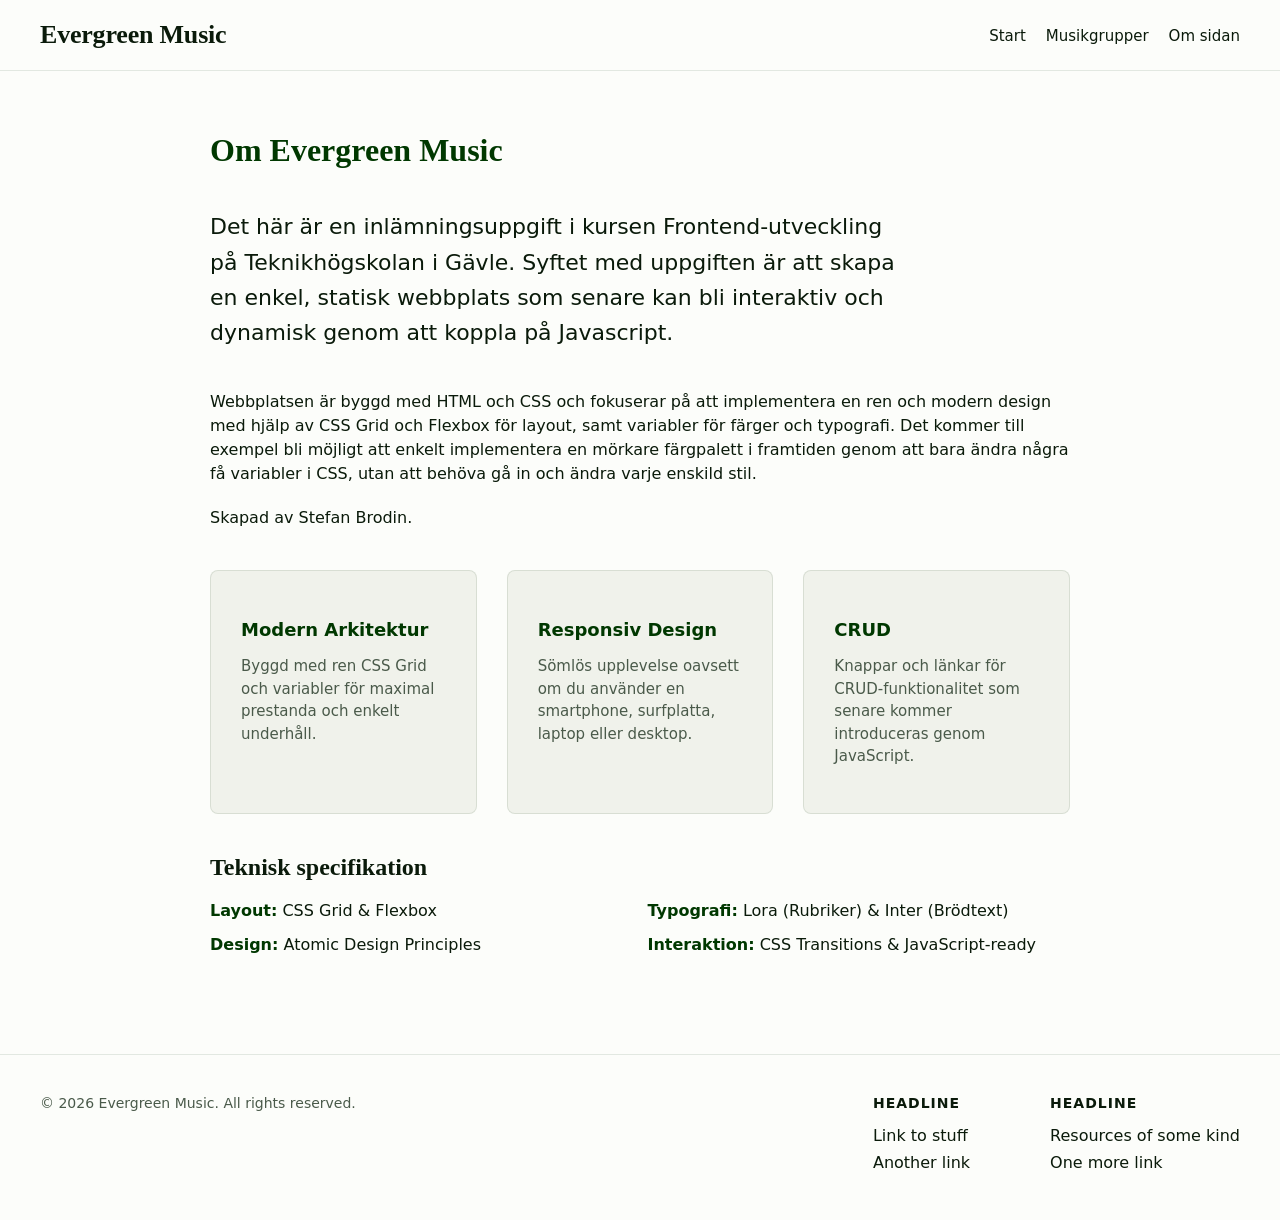
==== about.html @ 16aac0e1 "Added about.html and another font - Added about.html - Added about.css - Added another font for body" ====
<!DOCTYPE html>
<html lang="sv-SE">
<head>
    <meta charset="UTF-8">
    <meta name="viewport" content="width=device-width, initial-scale=1.0">
    <title>Om - Evergreen Music</title>
    <link rel="stylesheet" href="assets/css/global.css">
    <link rel="stylesheet" href="assets/css/about.css">
</head>
<body>

    <header class="site-header">
        <div class="header-container">
            <a href="index.html" class="logo">Evergreen Music</a>
            <nav class="main-nav">
                <ul>
                    <li><a href="index.html">Start</a></li>
                    <li><a href="listGroups.html">Musikgrupper</a></li>
                    <li><a href="about.html" class="active">Om sidan</a></li>
                </ul>
            </nav>
        </div>
    </header>

    <main class="main-content">
        <div class="about-container">
            <h1 class="page-title">Om Evergreen Music</h1>
            
            <section class="about-intro">
                <p class="lead-text">
                    Det här är en inlämningsuppgift i kursen Frontend-utveckling på Teknikhögskolan i Gävle. Syftet med uppgiften är att skapa en enkel, statisk webbplats 
                    som senare kan bli interaktiv och dynamisk genom att koppla på Javascript. 
                </p>
                <p class="body-text"> Webbplatsen är byggd med HTML och CSS och fokuserar på att implementera en ren och modern design med hjälp av CSS Grid och Flexbox för layout, samt 
                    variabler för färger och typografi. Det kommer till exempel bli möjligt att enkelt implementera en mörkare färgpalett i framtiden genom att bara ändra
                    några få variabler i CSS, utan att behöva gå in och ändra varje enskild stil.</p>
                <p class="body-text">Skapad av Stefan Brodin.</p>
            </section>

            <section class="highlights-grid">
                <div class="highlight-card">
                    <h3>Modern Arkitektur</h3>
                    <p>Byggd med ren CSS Grid och variabler för maximal prestanda och enkelt underhåll.</p>
                </div>
                <div class="highlight-card">
                    <h3>Responsiv Design</h3>
                    <p>Sömlös upplevelse oavsett om du använder en smartphone, surfplatta, laptop eller desktop.</p>
                </div>
                <div class="highlight-card">
                    <h3>CRUD</h3>
                    <p>Knappar och länkar för CRUD-funktionalitet som senare kommer introduceras genom JavaScript.</p>
                </div>
            </section>

            <section class="tech-section">
                <h2>Teknisk specifikation</h2>
                <ul class="tech-list">
                    <li><strong>Layout:</strong> CSS Grid & Flexbox</li>
                    <li><strong>Typografi:</strong> Lora (Rubriker) & Inter (Brödtext)</li>
                    <li><strong>Design:</strong> Atomic Design Principles</li>
                    <li><strong>Interaktion:</strong> CSS Transitions & JavaScript-ready</li>
                </ul>
            </section>
        </div>
    </main>

<footer class="site-footer">
        <div class="footer-container">
            <div class="copyright">
                &copy; 2026 Evergreen Music. All rights reserved.
            </div>
            
            <div class="footer-links">
                <div class="footer-column">
                    <h4>Headline</h4>
                    <ul>
                        <li><a href="#">Link to stuff</a></li>
                        <li><a href="#">Another link</a></li>
                    </ul>
                </div>
                <div class="footer-column">
                    <h4>Headline</h4>
                    <ul>
                        <li><a href="#">Resources of some kind</a></li>
                        <li><a href="#">One more link</a></li>
                    </ul>
                </div>
            </div>
        </div>
    </footer>

</body>
</html>
---- assets/css/global.css ----
/* Global CSS Variables for consistent theming and spacing across the entire website. */

/* Fonts are variable, allowing for a wide range of weights without needing multiple font files. This can help with performance and flexibility in design. */
/* Article about it here: https://web.dev/articles/variable-fonts */

/* Lora - For Brand/Logo and Headings */
@font-face {
  font-family: 'Lora';
  src: url('../fonts/Lora-VariableFont_wght.ttf') format('truetype-variations');
  font-weight: 100 900; /* Allows any weight between 100 and 900. Not locked to the standard 400 (normal) or 700 (bold) */
  font-style: normal;
}

/* Inter - For Body text and Interface */
@font-face {
  font-family: 'Inter';
  src: url('../fonts/Inter-VariableFont_opsz,wght.ttf') format('truetype-variations');
  font-weight: 100 900;
  font-style: normal;
}

:root {
  /* Moving away from fixed pixel sizes to relative units in order to create a more flexible and accessible design. 1rem to 10px (62.5% of browser default 16px) */
  font-size: 62.5%;

  /* Color Palette */
  /* These variables can be easily updated to change the look and feel of the site without needing to modify individual styles. */
  /* Will also make it possible to implement a dark mode in the future by simply overriding these variables with darker values */
  --bg-main: #fcfdfa;
  --bg-alt: #f0f2eb; /* Consistent secondary background color, for use in boxes and cards, zebra stripes, etc. */
  --text-main: #0a1a0a;
  --text-muted: #4a5a4a;
  --brand-primary: #003800;
  --border-color: rgba(0, 56, 0, 0.1); /* Subtle green-tinted line that separates header and footer from the main content */
  
  --spacing-std: 2.0rem;
  --max-width: 120.0rem;

  --radius: 0.8rem; /* Sets a consistent corner radius for the whole site */

  --font-brand: 'Lora', serif; /* A variable for the brand/logo font, and headings, making it easy to change the logo font across the entire site by just updating this variable */
  --font-main: 'Inter', system-ui, sans-serif; /* Added Inter as the main font variable. Use for body text and interface elements. If not available, fallback to system UI fonts */
}

/* Basic Reset of * (ALL elements) to ensure consistent styling across browsers by overwriting their respective original standard behaviour */
* {
  box-sizing: border-box;
}

body {
  margin: 0;
  padding: 0;
  background-color: var(--bg-main);
  color: var(--text-main);
  /* Setting default body text to 1.6rem (16px) */
  font-size: 1.6rem;
  font-family: 'Segoe UI', system-ui, sans-serif;
  
  /* Sticky footer layout using CSS Grid. The footer will stick to the bottom of the viewport 
      even if there isn't enough content in the main content area */
  display: grid;
  grid-template-rows: auto 1fr auto;
  min-height: 100vh;
}

/*** Link Styles (General) ***/

/* Default link styling for the entire site to ensure they follow the color palette and are easily identifiable */
a {
  color: var(--brand-primary);
  text-decoration: underline;
  text-decoration-thickness: 0.1rem;
  text-underline-offset: 0.2rem;
  transition: opacity 0.2s, color 0.2s;
}

a:hover {
  opacity: 0.8;
}

/*** Header Styles  ***/
.site-header {
  border-bottom: 0.1rem solid var(--border-color);
  padding: var(--spacing-std);
}

.header-container {
  max-width: var(--max-width);
  margin: 0 auto;
  display: flex;
  justify-content: space-between;
  align-items: center;
}

/* Specific styling for the Logo to override general link styles */
.logo {
  font-family: var(--font-brand);
  font-weight: 650; /* Variable font = not locked to the standard weights like "normal" (400) or "bold" (700), it can be any value between 100 and 900! */
  font-size: 2.6rem;
  letter-spacing: -0.02rem;
  color: var(--brand-primary);
  text-decoration: none; /* No underline for the brand identity */
}

.site-header .logo:hover {
  text-decoration: none !important; /* !important overrides the default underline */
  opacity: 0.9;
}

/* Removing default underlines for links in header and footer for a cleaner UI */
.site-header a,
.site-footer a {
  text-decoration: none;
  color: var(--text-main);
}

.site-header a:hover,
.site-footer a:hover {
  text-decoration: underline;
  opacity: 1; /* Favor underline over opacity change in these areas */
}

.main-nav ul {
  list-style: none;
  margin: 0;
  padding: 0;
  display: flex;
  gap: 2.0rem;
}

.main-nav a {
  /* Inherits text-decoration: none from .site-header a */
  color: var(--text-main);
  font-size: 1.5rem;
  transition: opacity 0.2s;
}

.main-nav a:hover {
  opacity: 0.8;
}

/*** Main Content Area  ***/
.main-content {
  max-width: var(--max-width);
  margin: 0 auto;
  padding: 4.0rem var(--spacing-std);
  width: 100%;
}

/*** Footer Styles  ***/
.site-footer {
  border-top: 0.1rem solid var(--border-color);
  padding: 4.0rem var(--spacing-std);
}

.footer-container {
  max-width: var(--max-width);
  margin: 0 auto;
  display: flex; /* Changed from grid to flex for better side-by-side control */
  justify-content: space-between;
  align-items: flex-start;
  gap: 3.0rem;
}

.copyright {
  color: var(--text-muted);
  font-size: 1.4rem;
  flex: 1; /* Allows copyright to stay on the left */
}

.footer-links {
  display: flex;
  gap: 8.0rem; /* Increased gap between columns for better breathing room */
}

.footer-column h4 {
  margin-top: 0;
  margin-bottom: 1.5rem;
  font-size: 1.4rem;
  text-transform: uppercase;
  letter-spacing: 0.1rem;
}

.footer-column ul {
  list-style: none;
  padding: 0;
  margin: 0;
}

.footer-column li {
  margin-bottom: 0.8rem;
}

/*** Global Responsive Logic ***/

/* Tablet and below */
@media (max-width: 76.8rem) {
    :root {
        --spacing-std: 1.5rem; /* Slightly tighter spacing */
    }
}

/* Mobile only */
@media (max-width: 48.0rem) {
  .header-container {
    flex-direction: column;
    gap: 1.5rem;
    text-align: center;
  }

  /* ADD THIS: Forces footer content to stack and center on small screens */
  .footer-container {
    flex-direction: column;
    align-items: center;
    text-align: center;
  }

  .footer-links {
    flex-direction: column; /* Optional: Stack columns on top of each other on mobile */
    gap: 3.0rem;
  }
}
---- assets/css/about.css ----
/* Container for the about content, matching the 90.0rem width */
.about-container {
    max-width: 90.0rem;
    margin: 0 auto;
    padding: 0 2.0rem;
}

.page-title {
    margin-bottom: 4.0rem;
    color: var(--brand-primary);
    font-family: var(--font-brand);
}

.lead-text {
    font-size: 2.2rem;
    line-height: 1.6;
    color: var(--text-main);
    margin-bottom: 4.0rem;
    max-width: 70.0rem;
}

.body-text {
    font-size: 1.6rem;
    line-height: 1.5;
    color: var(--text-main);
    margin-bottom: 2.0rem;
}

/* A 3-column grid for highlighting features */
.highlights-grid {
    display: grid;
    grid-template-columns: repeat(3, 1fr);
    gap: 3.0rem;
    margin-top: 4.0rem;
    margin-bottom: 4.0rem;
}

.highlight-card {
    background-color: var(--bg-alt);
    padding: 3.0rem;
    border-radius: var(--radius);
    border: 0.1rem solid var(--border-color);
}

.highlight-card h3 {
    color: var(--brand-primary);
    margin-bottom: 1.5rem;
    font-size: 1.8rem;
}

.highlight-card p {
    font-size: 1.5rem;
    line-height: 1.5;
    color: var(--text-muted);
}

/* Tech specs section */
.tech-section {
    /* border-top: 0.1rem solid var(--border-color);*/
    /*padding-top: 2.0rem;*/
    margin-bottom: 6.0rem;
}

.tech-section h2 {
    font-family: var(--font-brand);
    margin-bottom: 2.0rem;
}

.tech-list {
    list-style: none;
    padding: 0;
    display: grid;
    grid-template-columns: 1fr 1fr;
    gap: 1.5rem;
}

.tech-list li {
    font-size: 1.6rem;
}

.tech-list strong {
    color: var(--brand-primary);
    font-weight: 600;
}

/* Mobile adjustments */
@media (max-width: 48.0rem) {
    .page-title, .lead-text {
        text-align: center;
    }

    .highlights-grid {
        grid-template-columns: 1fr;
    }

    .tech-list {
        grid-template-columns: 1fr;
    }
}
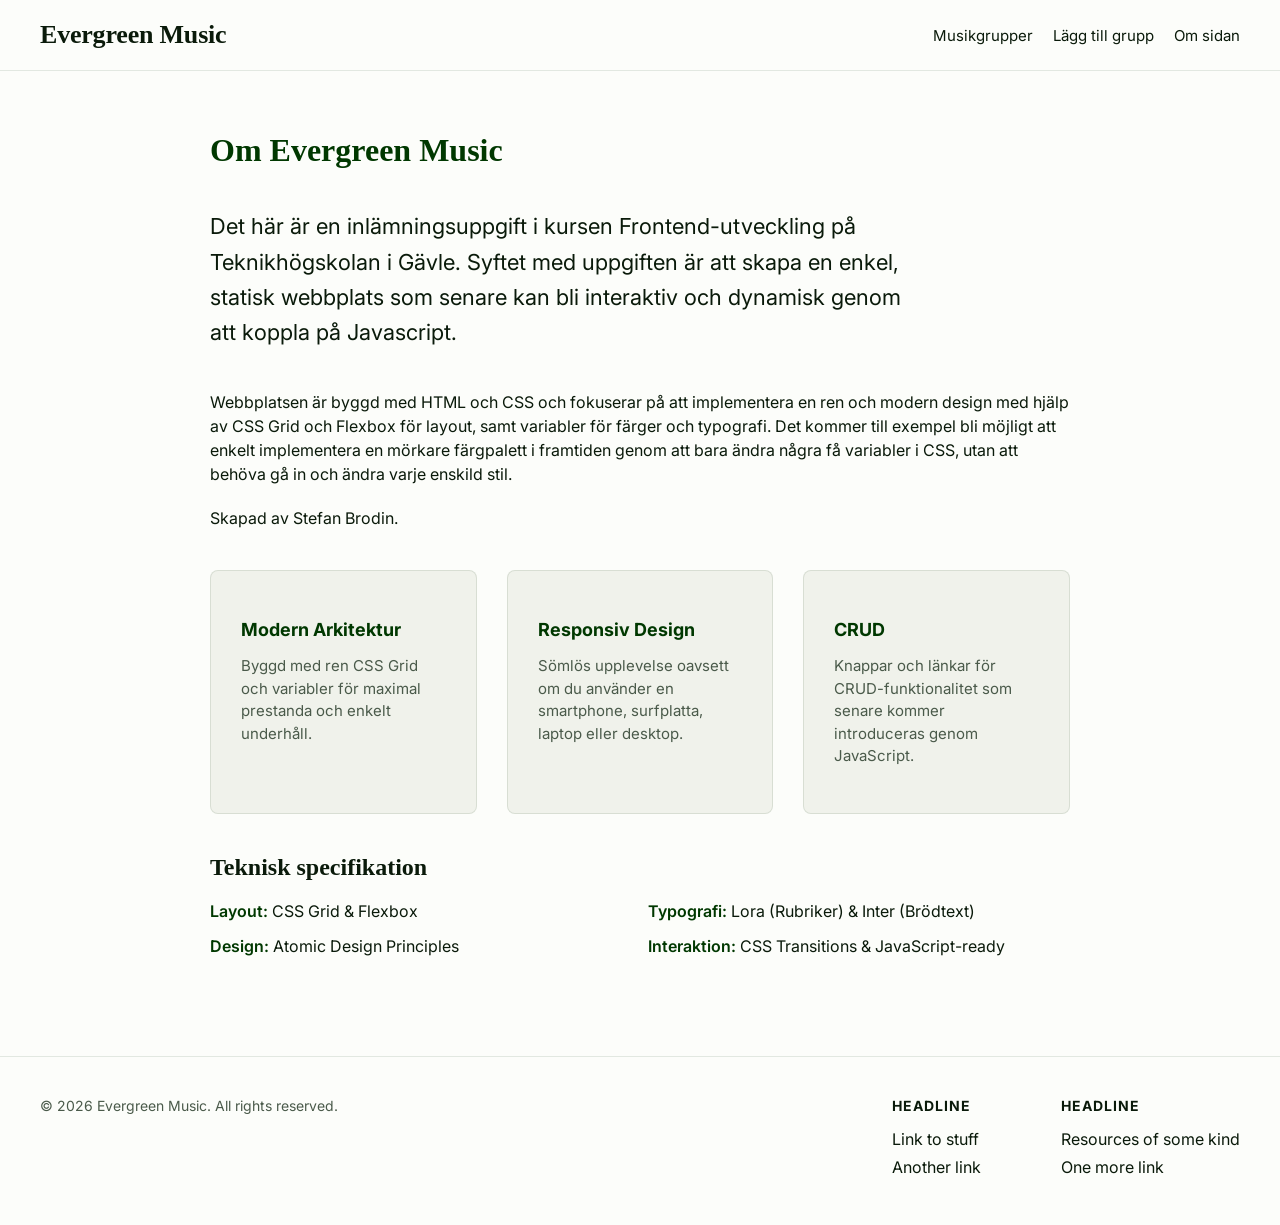
==== commit c1d2bf55: "Rearranged the site hierarchy slightly The original thought was to use index.html as a landingpage/s" ====
--- a/about.html
+++ b/about.html
@@ -14,9 +14,9 @@
             <a href="index.html" class="logo">Evergreen Music</a>
             <nav class="main-nav">
                 <ul>
-                    <li><a href="index.html">Start</a></li>
-                    <li><a href="listGroups.html">Musikgrupper</a></li>
-                    <li><a href="about.html" class="active">Om sidan</a></li>
+                    <li><a href="index.html">Musikgrupper</a></li>
+                    <li><a href="addGroup.html">Lägg till grupp</a></li>
+                    <li><a href="about.html">Om sidan</a></li>
                 </ul>
             </nav>
         </div>
--- a/assets/css/global.css
+++ b/assets/css/global.css
@@ -54,7 +54,7 @@
   color: var(--text-main);
   /* Setting default body text to 1.6rem (16px) */
   font-size: 1.6rem;
-  font-family: 'Segoe UI', system-ui, sans-serif;
+  font-family: var(--font-main);
   
   /* Sticky footer layout using CSS Grid. The footer will stick to the bottom of the viewport 
       even if there isn't enough content in the main content area */
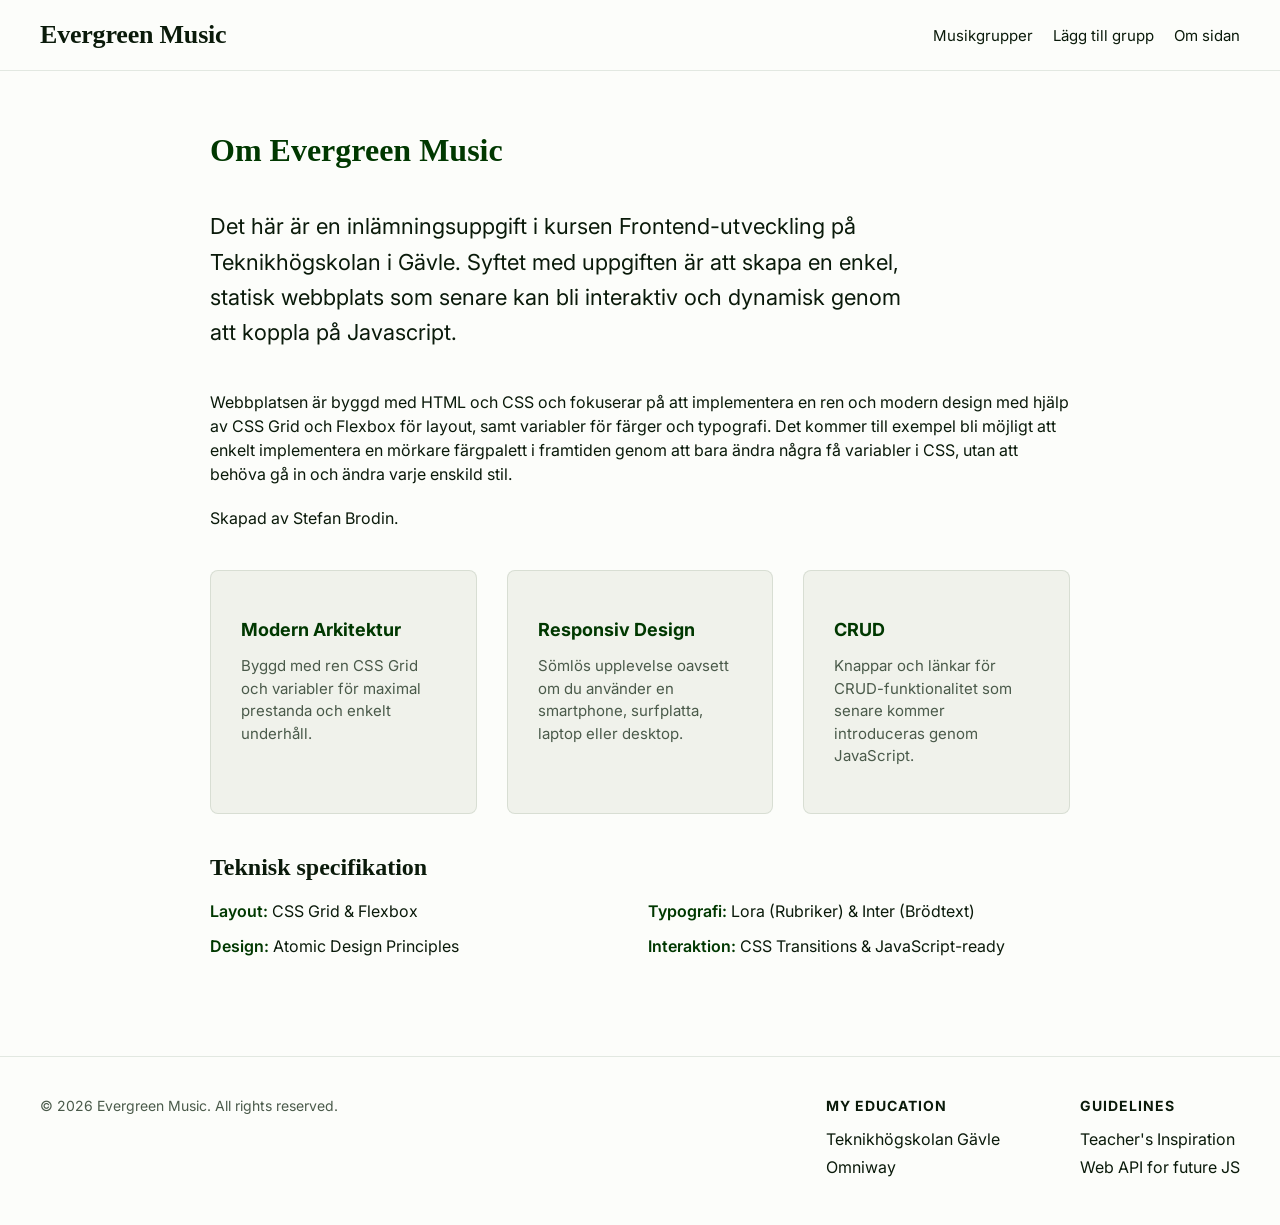
==== commit 2257a478: "SEO-friendly URL naming of HTML and CSS Renamed all files to follow SEO-friendly URL naming conventi" ====
--- a/about.html
+++ b/about.html
@@ -1,4 +1,4 @@
-<!DOCTYPE html>
+<!DOCTYPE html> 
 <html lang="sv-SE">
 <head>
     <meta charset="UTF-8">
@@ -15,7 +15,7 @@
             <nav class="main-nav">
                 <ul>
                     <li><a href="index.html">Musikgrupper</a></li>
-                    <li><a href="addGroup.html">Lägg till grupp</a></li>
+                    <li><a href="add-group.html">Lägg till grupp</a></li>
                     <li><a href="about.html">Om sidan</a></li>
                 </ul>
             </nav>
@@ -72,17 +72,17 @@
             
             <div class="footer-links">
                 <div class="footer-column">
-                    <h4>Headline</h4>
+                    <h4>My Education</h4>
                     <ul>
-                        <li><a href="#">Link to stuff</a></li>
-                        <li><a href="#">Another link</a></li>
+                        <li><a href="https://teknikhogskolan.se/om-oss/studieorter/gavle/">Teknikhögskolan Gävle</a></li>
+                        <li><a href="https://teknikhogskolan.omniway.se/">Omniway</a></li>
                     </ul>
                 </div>
                 <div class="footer-column">
-                    <h4>Headline</h4>
+                    <h4>Guidelines</h4>
                     <ul>
-                        <li><a href="#">Resources of some kind</a></li>
-                        <li><a href="#">One more link</a></li>
+                        <li><a href="https://music.razor.public.seido.se/ListOfGroups">Teacher's Inspiration</a></li>
+                        <li><a href="https://music-api-public-80030692.azurewebsites.net/swagger/index.html">Web API for future JS</a></li>
                     </ul>
                 </div>
             </div>
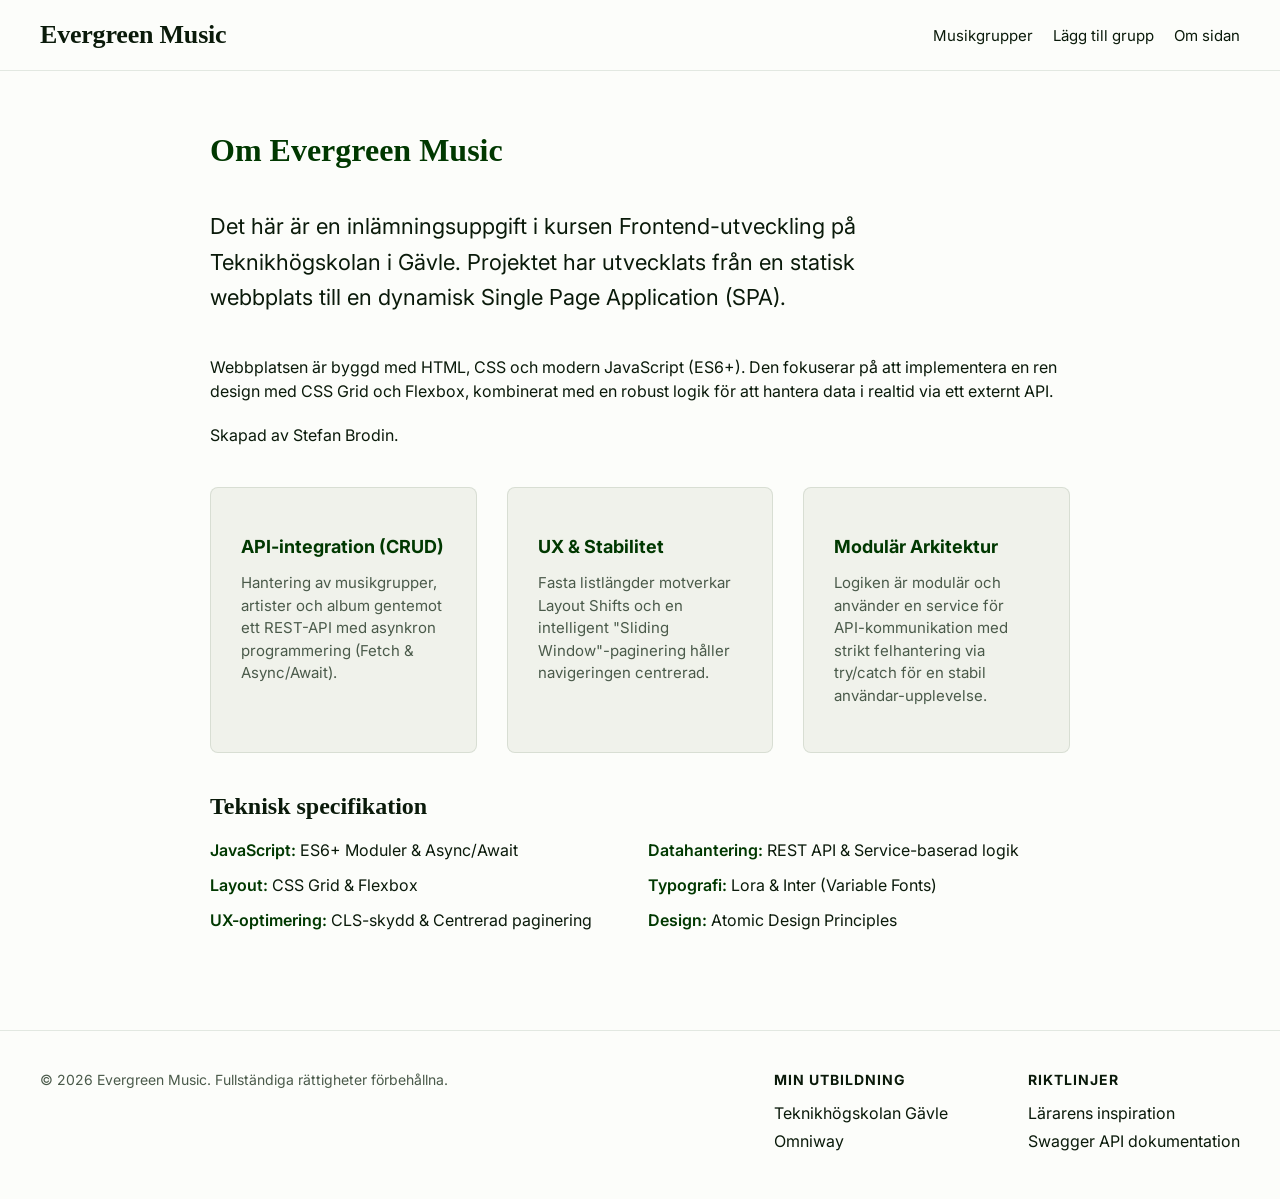
==== commit cd5d28b5: "Remade the HTML-footers in Swedish language - Since all the HTML-pages has the <html lang="sv-SE"> t" ====
--- a/about.html
+++ b/about.html
@@ -28,61 +28,60 @@
             
             <section class="about-intro">
                 <p class="lead-text">
-                    Det här är en inlämningsuppgift i kursen Frontend-utveckling på Teknikhögskolan i Gävle. Syftet med uppgiften är att skapa en enkel, statisk webbplats 
-                    som senare kan bli interaktiv och dynamisk genom att koppla på Javascript. 
+                    Det här är en inlämningsuppgift i kursen Frontend-utveckling på Teknikhögskolan i Gävle. Projektet har utvecklats från en statisk webbplats till en dynamisk Single Page Application (SPA).
                 </p>
-                <p class="body-text"> Webbplatsen är byggd med HTML och CSS och fokuserar på att implementera en ren och modern design med hjälp av CSS Grid och Flexbox för layout, samt 
-                    variabler för färger och typografi. Det kommer till exempel bli möjligt att enkelt implementera en mörkare färgpalett i framtiden genom att bara ändra
-                    några få variabler i CSS, utan att behöva gå in och ändra varje enskild stil.</p>
+                <p class="body-text"> Webbplatsen är byggd med HTML, CSS och modern JavaScript (ES6+). Den fokuserar på att implementera en ren design med CSS Grid och Flexbox, kombinerat med en robust logik för att hantera data i realtid via ett externt API.</p>
                 <p class="body-text">Skapad av Stefan Brodin.</p>
             </section>
 
             <section class="highlights-grid">
                 <div class="highlight-card">
-                    <h3>Modern Arkitektur</h3>
-                    <p>Byggd med ren CSS Grid och variabler för maximal prestanda och enkelt underhåll.</p>
+                    <h3>API-integration (CRUD)</h3>
+                    <p>Hantering av musikgrupper, artister och album gentemot ett REST-API med asynkron programmering (Fetch & Async/Await).</p>
                 </div>
                 <div class="highlight-card">
-                    <h3>Responsiv Design</h3>
-                    <p>Sömlös upplevelse oavsett om du använder en smartphone, surfplatta, laptop eller desktop.</p>
+                    <h3>UX & Stabilitet</h3>
+                    <p>Fasta listlängder motverkar Layout Shifts och en intelligent "Sliding Window"-paginering håller navigeringen centrerad.</p>
                 </div>
                 <div class="highlight-card">
-                    <h3>CRUD</h3>
-                    <p>Knappar och länkar för CRUD-funktionalitet som senare kommer introduceras genom JavaScript.</p>
+                    <h3>Modulär Arkitektur</h3>
+                    <p>Logiken är modulär och använder en service för API-kommunikation med strikt felhantering via try/catch för en stabil användar-upplevelse.</p>
                 </div>
             </section>
 
             <section class="tech-section">
                 <h2>Teknisk specifikation</h2>
                 <ul class="tech-list">
+                    <li><strong>JavaScript:</strong> ES6+ Moduler & Async/Await</li>
+                    <li><strong>Datahantering:</strong> REST API & Service-baserad logik</li>
                     <li><strong>Layout:</strong> CSS Grid & Flexbox</li>
-                    <li><strong>Typografi:</strong> Lora (Rubriker) & Inter (Brödtext)</li>
+                    <li><strong>Typografi:</strong> Lora & Inter (Variable Fonts)</li>
+                    <li><strong>UX-optimering:</strong> CLS-skydd & Centrerad paginering</li>
                     <li><strong>Design:</strong> Atomic Design Principles</li>
-                    <li><strong>Interaktion:</strong> CSS Transitions & JavaScript-ready</li>
                 </ul>
             </section>
         </div>
     </main>
 
-<footer class="site-footer">
+    <footer class="site-footer">
         <div class="footer-container">
             <div class="copyright">
-                &copy; 2026 Evergreen Music. All rights reserved.
+                &copy; 2026 Evergreen Music. Fullständiga rättigheter förbehållna.
             </div>
             
             <div class="footer-links">
                 <div class="footer-column">
-                    <h4>My Education</h4>
+                    <h4>Min utbildning</h4>
                     <ul>
                         <li><a href="https://teknikhogskolan.se/om-oss/studieorter/gavle/">Teknikhögskolan Gävle</a></li>
                         <li><a href="https://teknikhogskolan.omniway.se/">Omniway</a></li>
                     </ul>
                 </div>
                 <div class="footer-column">
-                    <h4>Guidelines</h4>
+                    <h4>Riktlinjer</h4>
                     <ul>
-                        <li><a href="https://music.razor.public.seido.se/ListOfGroups">Teacher's Inspiration</a></li>
-                        <li><a href="https://music-api-public-80030692.azurewebsites.net/swagger/index.html">Web API for future JS</a></li>
+                        <li><a href="https://music.razor.public.seido.se/ListOfGroups">Lärarens inspiration</a></li>
+                        <li><a href="https://music-api-public-80030692.azurewebsites.net/swagger/index.html">Swagger API dokumentation</a></li>
                     </ul>
                 </div>
             </div>
